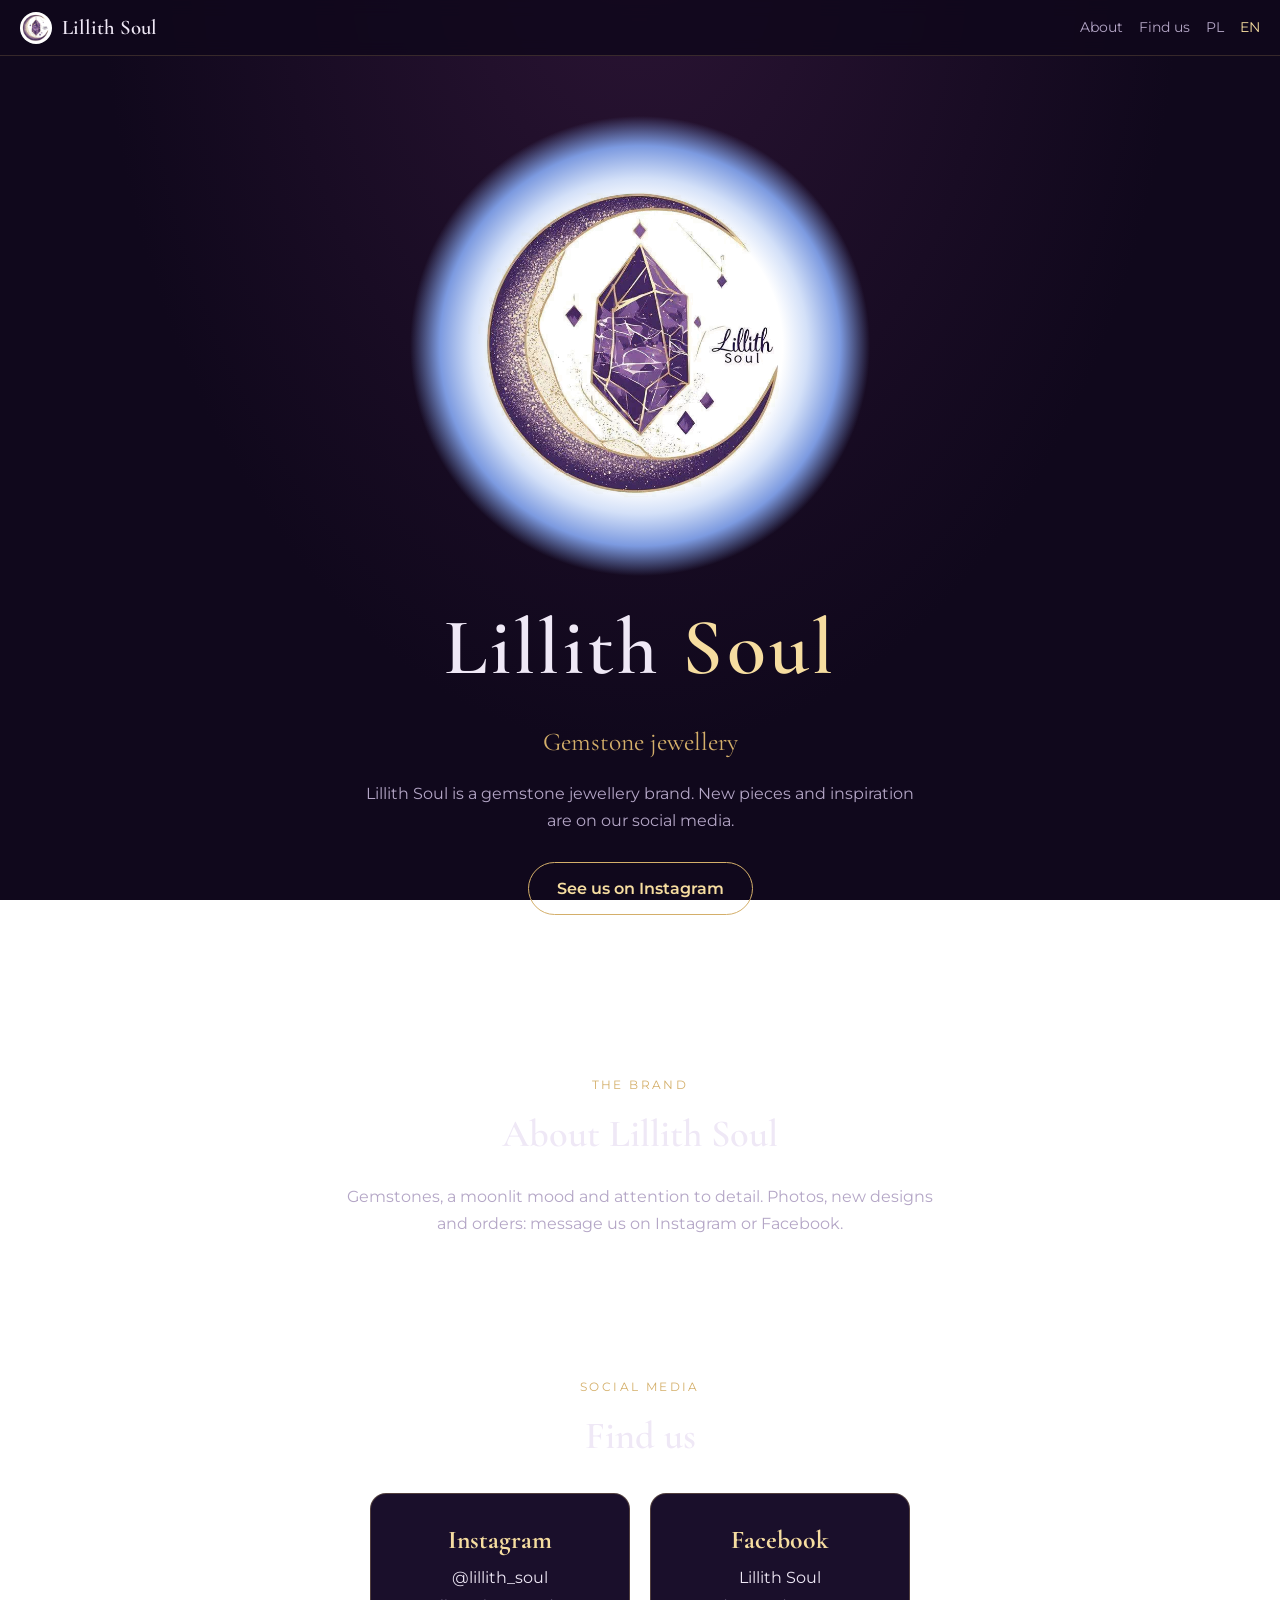
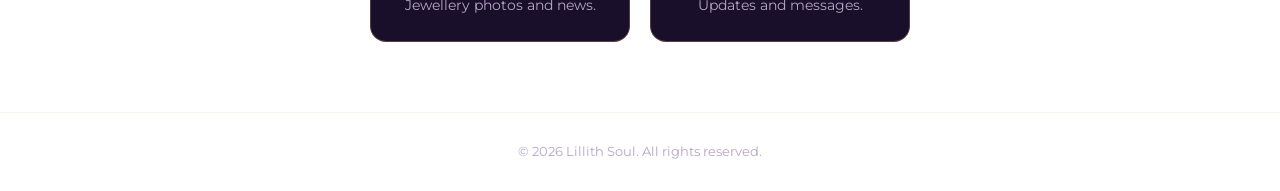
==== en/index.html @ 19dca798 "Publish site" ====
<!doctype html>
<html lang="en">
<head>
  <meta charset="utf-8">
  <meta name="viewport" content="width=device-width, initial-scale=1">
  <title>Lillith Soul: gemstone jewellery</title>
  <meta name="description" content="Lillith Soul is a gemstone jewellery brand. Find us on Instagram and Facebook.">
  <meta name="theme-color" content="#10081C">
  <link rel="icon" type="image/png" href="../images/favicon.png">
  <link rel="canonical" href="https://lillith-soul.github.io/en/">
  <link rel="alternate" hreflang="pl" href="https://lillith-soul.github.io/">
  <link rel="alternate" hreflang="en" href="https://lillith-soul.github.io/en/">
  <link rel="alternate" hreflang="x-default" href="https://lillith-soul.github.io/">
  <meta property="og:type" content="website">
  <meta property="og:url" content="https://lillith-soul.github.io/en/">
  <meta property="og:locale" content="en_US">
  <meta property="og:site_name" content="Lillith Soul">
  <meta property="og:title" content="Lillith Soul">
  <meta property="og:description" content="Gemstone jewellery.">
  <meta property="og:image" content="https://lillith-soul.github.io/images/emblem.png">
  <link rel="preconnect" href="https://fonts.googleapis.com">
  <link rel="preconnect" href="https://fonts.gstatic.com" crossorigin>
  <link href="https://fonts.googleapis.com/css2?family=Cormorant+Garamond:wght@500;600&family=Montserrat:wght@400;600&display=swap" rel="stylesheet">
  <link rel="stylesheet" href="../style.css">
</head>
<body>
  <nav class="nav" aria-label="Main">
    <a class="nav-brand" href="#top"><img src="../images/emblem.png" width="32" height="32" alt=""><span>Lillith Soul</span></a>
    <div class="nav-right">
      <a href="#about">About</a>
      <a href="#follow">Find us</a>
      <a href="../index.html" hreflang="pl" lang="pl">PL</a>
      <a href="index.html" hreflang="en" lang="en" aria-current="true">EN</a>
    </div>
  </nav>

  <header class="hero" id="top">
    <div class="emblem-glow"><img class="emblem" src="../images/emblem.png" width="720" height="720" alt="Lillith Soul logo: a purple crescent moon and an amethyst"></div>
    <h1>Lillith <span>Soul</span></h1>
    <p class="lead">Gemstone jewellery</p>
    <p class="intro">Lillith Soul is a gemstone jewellery brand. New pieces and inspiration are on our social media.</p>
    <a class="btn" href="https://www.instagram.com/lillith_soul" rel="noopener">See us on Instagram</a>
  </header>

  <section class="section" id="about">
    <p class="eyebrow">The brand</p>
    <h2>About Lillith Soul</h2>
    <p class="text">Gemstones, a moonlit mood and attention to detail. Photos, new designs and orders: message us on Instagram or Facebook.</p>
  </section>

  <section class="section alt" id="follow">
    <p class="eyebrow">Social media</p>
    <h2>Find us</h2>
    <div class="cards">
      <a class="card" href="https://www.instagram.com/lillith_soul" rel="noopener"><strong>Instagram</strong><span>@lillith_soul</span><em>Jewellery photos and news.</em></a>
      <a class="card" href="https://www.facebook.com/profile.php?id=61554640782838" rel="noopener"><strong>Facebook</strong><span>Lillith Soul</span><em>Updates and messages.</em></a>
    </div>
  </section>

  <footer class="footer"><p>&copy; 2026 Lillith Soul. All rights reserved.</p></footer>
</body>
</html>
---- style.css ----
:root{--bg:#10081c;--bg2:#1a0f2b;--gold:#d4af6a;--gold-l:#f6dda0;--text:#efe8f6;--muted:#b4a6c6}
*{box-sizing:border-box}html{scroll-behavior:smooth}
body{margin:0;background:radial-gradient(ellipse at 50% -10%,#2b1434 0,var(--bg) 60%) fixed;color:var(--text);font:400 16px/1.7 Montserrat,system-ui,sans-serif}
h1,h2{font-family:"Cormorant Garamond",Georgia,serif;font-weight:600;margin:0}
a{color:inherit;text-decoration:none}
.nav{position:sticky;top:0;z-index:5;display:flex;justify-content:space-between;align-items:center;gap:12px;padding:10px 20px;background:rgba(16,8,28,.85);backdrop-filter:blur(8px);border-bottom:1px solid rgba(212,175,106,.2)}
.nav-brand{display:flex;align-items:center;gap:10px;font-family:"Cormorant Garamond",serif;font-size:1.3rem;font-weight:600}
.nav-right{display:flex;align-items:center;gap:16px;font-size:.85rem;flex-wrap:wrap;justify-content:flex-end}
.nav-right a{color:var(--muted)}.nav-right a:hover,.nav-right a[aria-current]{color:var(--gold-l)}
.hero{text-align:center;padding:60px 20px 90px}
.emblem-glow{width:min(460px,92vw);aspect-ratio:1;margin:0 auto 4px;display:grid;place-items:center;background:radial-gradient(circle closest-side,#fff 0,#fff 62%,#d3e0f8 73%,#7c9ae0 87%,rgba(60,90,190,0) 100%)}
.emblem{width:80%;height:auto}
.nav-brand img{background:#fff;border-radius:50%}
.hero h1{font-size:clamp(2.8rem,9vw,5rem);margin:0 0 4px;letter-spacing:.04em}
.hero h1 span{color:var(--gold-l)}
.lead{font-family:"Cormorant Garamond",serif;font-size:1.6rem;color:var(--gold);margin:0 0 16px}
.intro{max-width:560px;margin:0 auto 28px;color:var(--muted)}
.btn{display:inline-block;padding:12px 28px;border-radius:999px;border:1px solid var(--gold);color:var(--gold-l);font-weight:600;transition:.2s}
.btn:hover{background:var(--gold);color:var(--bg)}
.section{padding:70px 20px;text-align:center}.alt{background:rgba(255,255,255,.03)}
.eyebrow{margin:0 0 6px;font-size:.75rem;letter-spacing:.2em;text-transform:uppercase;color:var(--gold)}
.section h2{font-size:2.4rem;margin-bottom:16px}
.text{max-width:620px;margin:0 auto;color:var(--muted)}
.cards{display:flex;gap:20px;justify-content:center;flex-wrap:wrap;margin-top:24px}
.card{display:flex;flex-direction:column;gap:2px;width:260px;padding:24px;border:1px solid rgba(212,175,106,.3);border-radius:16px;background:var(--bg2);transition:.2s}
.card:hover{transform:translateY(-4px);border-color:var(--gold)}
.card strong{font-family:"Cormorant Garamond",serif;font-size:1.6rem;color:var(--gold-l)}
.card em{font-style:normal;color:var(--muted);font-size:.9rem}
.footer{padding:28px 20px;text-align:center;color:var(--muted);font-size:.8rem;border-top:1px solid rgba(212,175,106,.15)}
.footer p{margin:0}
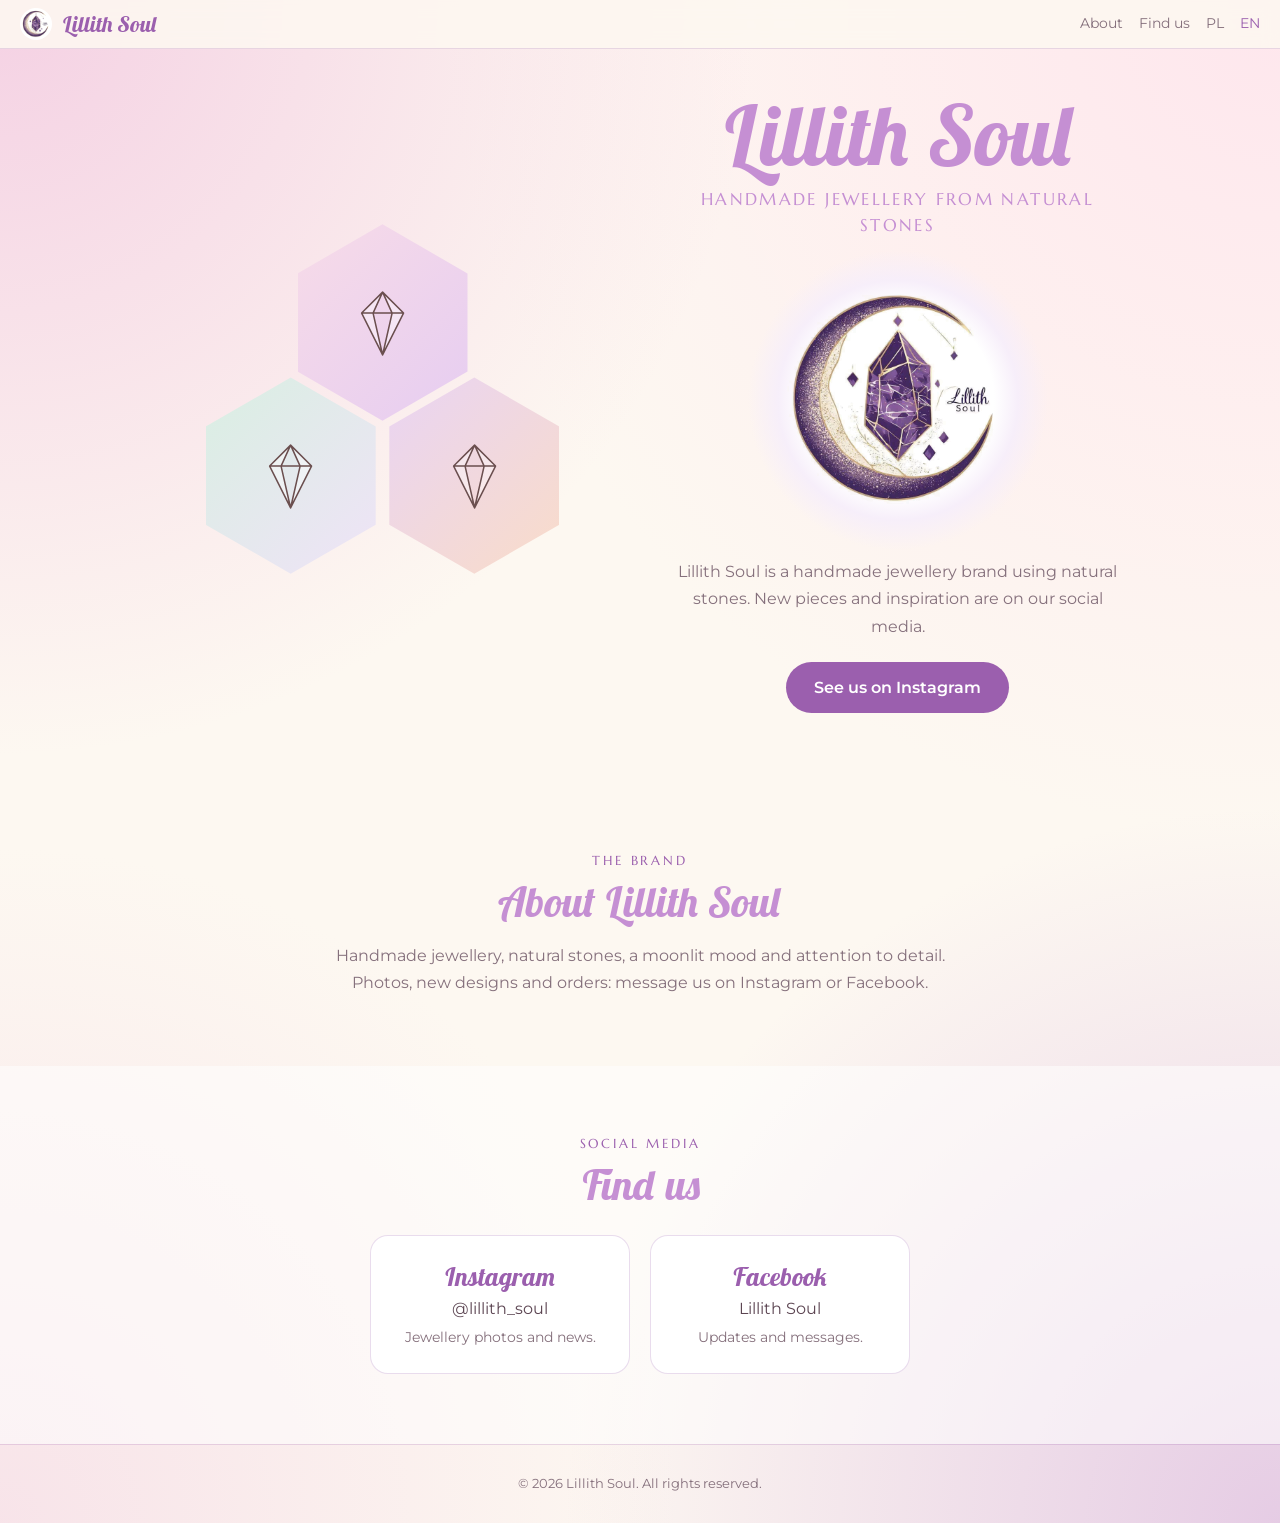
==== commit 8dce91ba: "Publish site: banner-inspired restyle" ====
--- a/en/index.html
+++ b/en/index.html
@@ -3,9 +3,9 @@
 <head>
   <meta charset="utf-8">
   <meta name="viewport" content="width=device-width, initial-scale=1">
-  <title>Lillith Soul: gemstone jewellery</title>
-  <meta name="description" content="Lillith Soul is a gemstone jewellery brand. Find us on Instagram and Facebook.">
-  <meta name="theme-color" content="#10081C">
+  <title>Lillith Soul: handmade jewellery from natural stones</title>
+  <meta name="description" content="Lillith Soul is a handmade jewellery brand using natural stones. Find us on Instagram and Facebook.">
+  <meta name="theme-color" content="#FDF8F1">
   <link rel="icon" type="image/png" href="../images/favicon.png">
   <link rel="canonical" href="https://lillith-soul.github.io/en/">
   <link rel="alternate" hreflang="pl" href="https://lillith-soul.github.io/">
@@ -16,11 +16,11 @@
   <meta property="og:locale" content="en_US">
   <meta property="og:site_name" content="Lillith Soul">
   <meta property="og:title" content="Lillith Soul">
-  <meta property="og:description" content="Gemstone jewellery.">
+  <meta property="og:description" content="Handmade jewellery from natural stones.">
   <meta property="og:image" content="https://lillith-soul.github.io/images/emblem.png">
   <link rel="preconnect" href="https://fonts.googleapis.com">
   <link rel="preconnect" href="https://fonts.gstatic.com" crossorigin>
-  <link href="https://fonts.googleapis.com/css2?family=Cormorant+Garamond:wght@500;600&family=Montserrat:wght@400;600&display=swap" rel="stylesheet">
+  <link href="https://fonts.googleapis.com/css2?family=Lobster+Two:ital,wght@1,700&family=Marcellus&family=Montserrat:wght@400;600&display=swap" rel="stylesheet">
   <link rel="stylesheet" href="../style.css">
 </head>
 <body>
@@ -35,17 +35,26 @@
   </nav>
 
   <header class="hero" id="top">
-    <div class="emblem-glow"><img class="emblem" src="../images/emblem.png" width="720" height="720" alt="Lillith Soul logo: a purple crescent moon and an amethyst"></div>
-    <h1>Lillith <span>Soul</span></h1>
-    <p class="lead">Gemstone jewellery</p>
-    <p class="intro">Lillith Soul is a gemstone jewellery brand. New pieces and inspiration are on our social media.</p>
-    <a class="btn" href="https://www.instagram.com/lillith_soul" rel="noopener">See us on Instagram</a>
+    <div class="hero-grid">
+      <div class="hexes" aria-hidden="true">
+        <div class="hex hx1"><svg viewBox="0 0 100 100"><path d="M50 18 72 40 50 84 28 40Z M28 40H72 M50 18 40 40 50 84 M50 18 60 40 50 84"/></svg></div>
+        <div class="hex hx2"><svg viewBox="0 0 100 100"><path d="M50 18 72 40 50 84 28 40Z M28 40H72 M50 18 40 40 50 84 M50 18 60 40 50 84"/></svg></div>
+        <div class="hex hx3"><svg viewBox="0 0 100 100"><path d="M50 18 72 40 50 84 28 40Z M28 40H72 M50 18 40 40 50 84 M50 18 60 40 50 84"/></svg></div>
+      </div>
+      <div class="hero-text">
+        <h1>Lillith Soul</h1>
+        <p class="lead">Handmade jewellery from natural stones</p>
+        <div class="emblem-glow"><img class="emblem" src="../images/emblem.png" width="720" height="720" alt="Lillith Soul logo: a purple crescent moon and an amethyst"></div>
+        <p class="intro">Lillith Soul is a handmade jewellery brand using natural stones. New pieces and inspiration are on our social media.</p>
+        <a class="btn" href="https://www.instagram.com/lillith_soul" rel="noopener">See us on Instagram</a>
+      </div>
+    </div>
   </header>
 
   <section class="section" id="about">
     <p class="eyebrow">The brand</p>
     <h2>About Lillith Soul</h2>
-    <p class="text">Gemstones, a moonlit mood and attention to detail. Photos, new designs and orders: message us on Instagram or Facebook.</p>
+    <p class="text">Handmade jewellery, natural stones, a moonlit mood and attention to detail. Photos, new designs and orders: message us on Instagram or Facebook.</p>
   </section>
 
   <section class="section alt" id="follow">
--- a/style.css
+++ b/style.css
@@ -1,30 +1,47 @@
-:root{--bg:#10081c;--bg2:#1a0f2b;--gold:#d4af6a;--gold-l:#f6dda0;--text:#efe8f6;--muted:#b4a6c6}
+:root{--cream:#fdf8f1;--ink:#5c4552;--muted:#85707c;--lilac:#c58fd3;--lilac-d:#9b5fae;--pink:#f4d6e4;--brown:#6b4f4f;--line:rgba(155,95,174,.22)}
 *{box-sizing:border-box}html{scroll-behavior:smooth}
-body{margin:0;background:radial-gradient(ellipse at 50% -10%,#2b1434 0,var(--bg) 60%) fixed;color:var(--text);font:400 16px/1.7 Montserrat,system-ui,sans-serif}
-h1,h2{font-family:"Cormorant Garamond",Georgia,serif;font-weight:600;margin:0}
+body{margin:0;color:var(--ink);font:400 16px/1.7 Montserrat,system-ui,sans-serif;background:
+  radial-gradient(circle at 0 0,rgba(236,170,214,.5),transparent 38%),
+  radial-gradient(circle at 100% 0,rgba(255,226,236,.8),transparent 42%),
+  radial-gradient(circle at 100% 100%,rgba(197,143,211,.42),transparent 36%),
+  radial-gradient(circle at 0 100%,rgba(244,214,228,.6),transparent 34%),var(--cream) fixed}
+h1,h2{margin:0;font-weight:400}
 a{color:inherit;text-decoration:none}
-.nav{position:sticky;top:0;z-index:5;display:flex;justify-content:space-between;align-items:center;gap:12px;padding:10px 20px;background:rgba(16,8,28,.85);backdrop-filter:blur(8px);border-bottom:1px solid rgba(212,175,106,.2)}
-.nav-brand{display:flex;align-items:center;gap:10px;font-family:"Cormorant Garamond",serif;font-size:1.3rem;font-weight:600}
+.nav{position:sticky;top:0;z-index:5;display:flex;justify-content:space-between;align-items:center;gap:12px;padding:8px 20px;background:rgba(253,248,241,.88);backdrop-filter:blur(8px);border-bottom:1px solid var(--line)}
+.nav-brand{display:flex;align-items:center;gap:10px;font:italic 700 1.4rem "Lobster Two",cursive;color:var(--lilac-d)}
+.nav-brand img{background:#fff;border-radius:50%}
 .nav-right{display:flex;align-items:center;gap:16px;font-size:.85rem;flex-wrap:wrap;justify-content:flex-end}
-.nav-right a{color:var(--muted)}.nav-right a:hover,.nav-right a[aria-current]{color:var(--gold-l)}
-.hero{text-align:center;padding:60px 20px 90px}
-.emblem-glow{width:min(460px,92vw);aspect-ratio:1;margin:0 auto 4px;display:grid;place-items:center;background:radial-gradient(circle closest-side,#fff 0,#fff 62%,#d3e0f8 73%,#7c9ae0 87%,rgba(60,90,190,0) 100%)}
-.emblem{width:80%;height:auto}
-.nav-brand img{background:#fff;border-radius:50%}
-.hero h1{font-size:clamp(2.8rem,9vw,5rem);margin:0 0 4px;letter-spacing:.04em}
-.hero h1 span{color:var(--gold-l)}
-.lead{font-family:"Cormorant Garamond",serif;font-size:1.6rem;color:var(--gold);margin:0 0 16px}
-.intro{max-width:560px;margin:0 auto 28px;color:var(--muted)}
-.btn{display:inline-block;padding:12px 28px;border-radius:999px;border:1px solid var(--gold);color:var(--gold-l);font-weight:600;transition:.2s}
-.btn:hover{background:var(--gold);color:var(--bg)}
-.section{padding:70px 20px;text-align:center}.alt{background:rgba(255,255,255,.03)}
-.eyebrow{margin:0 0 6px;font-size:.75rem;letter-spacing:.2em;text-transform:uppercase;color:var(--gold)}
-.section h2{font-size:2.4rem;margin-bottom:16px}
+.nav-right a{color:var(--muted)}.nav-right a:hover,.nav-right a[aria-current]{color:var(--lilac-d)}
+.hero{padding:40px 20px 70px}
+.hero-grid{max-width:1000px;margin:0 auto;display:grid;grid-template-columns:1fr 1fr;align-items:center;gap:30px}
+.hero-text{text-align:center}
+.hero h1{font:italic 700 clamp(3.2rem,8vw,5.2rem)/1.1 "Lobster Two",cursive;color:var(--lilac)}
+.lead{font:400 1.05rem/1.6 Marcellus,Georgia,serif;letter-spacing:.14em;text-transform:uppercase;color:var(--lilac);margin:6px auto 10px;max-width:420px}
+.emblem-glow{width:min(300px,80vw);aspect-ratio:1;margin:0 auto;display:grid;place-items:center;background:radial-gradient(circle closest-side,#fff 0,#fff 64%,rgba(246,238,251,.9) 80%,rgba(197,143,211,0) 100%)}
+.emblem{width:84%;height:auto}
+.intro{max-width:460px;margin:8px auto 22px;color:var(--muted)}
+.btn{display:inline-block;padding:12px 28px;border-radius:999px;background:var(--lilac-d);color:#fff;font-weight:600;transition:.2s}
+.btn:hover{background:var(--lilac)}
+/* hexagon cluster, echoing the Facebook banner (pointy-top hexagons, decorative) */
+.hexes{--w:170px;--h:calc(var(--w)*1.1547);position:relative;width:calc(var(--w)*2.08);height:calc(var(--h)*1.8);margin:0 auto}
+.hex{position:absolute;width:var(--w);height:var(--h);clip-path:polygon(50% 0,100% 25%,100% 75%,50% 100%,0 75%,0 25%);display:grid;place-items:center}
+.hex svg{width:56%;fill:rgba(255,255,255,.4);stroke:var(--brown);stroke-width:1.6;stroke-linejoin:round;fill-rule:evenodd}
+.hx1{left:calc(var(--w)*.54);top:0;background:linear-gradient(135deg,#f7dbe8,#e6cdf1)}
+.hx2{left:0;top:calc(var(--h)*.78);background:linear-gradient(135deg,#d9efe2,#efe3f7)}
+.hx3{left:calc(var(--w)*1.08);top:calc(var(--h)*.78);background:linear-gradient(135deg,#e9d4f3,#f9dcc9)}
+.section{padding:70px 20px;text-align:center}.alt{background:rgba(255,255,255,.55)}
+.eyebrow{margin:0 0 6px;font:400 .8rem Marcellus,serif;letter-spacing:.22em;text-transform:uppercase;color:var(--lilac-d)}
+.section h2{font:italic 700 2.6rem "Lobster Two",cursive;margin-bottom:14px;color:var(--lilac)}
 .text{max-width:620px;margin:0 auto;color:var(--muted)}
 .cards{display:flex;gap:20px;justify-content:center;flex-wrap:wrap;margin-top:24px}
-.card{display:flex;flex-direction:column;gap:2px;width:260px;padding:24px;border:1px solid rgba(212,175,106,.3);border-radius:16px;background:var(--bg2);transition:.2s}
-.card:hover{transform:translateY(-4px);border-color:var(--gold)}
-.card strong{font-family:"Cormorant Garamond",serif;font-size:1.6rem;color:var(--gold-l)}
+.card{display:flex;flex-direction:column;gap:2px;width:260px;padding:24px;border:1px solid var(--line);border-radius:18px;background:#fff;transition:.2s}
+.card:hover{transform:translateY(-4px);border-color:var(--lilac);box-shadow:0 10px 26px rgba(155,95,174,.15)}
+.card strong{font:italic 700 1.6rem "Lobster Two",cursive;color:var(--lilac-d)}
 .card em{font-style:normal;color:var(--muted);font-size:.9rem}
-.footer{padding:28px 20px;text-align:center;color:var(--muted);font-size:.8rem;border-top:1px solid rgba(212,175,106,.15)}
+.footer{padding:28px 20px;text-align:center;color:var(--muted);font-size:.8rem;border-top:1px solid var(--line)}
 .footer p{margin:0}
+@media (max-width:820px){
+  .hero-grid{grid-template-columns:1fr;gap:10px}
+  .hexes{--w:100px;order:2;margin-top:10px}
+  .hero-text{order:1}
+}
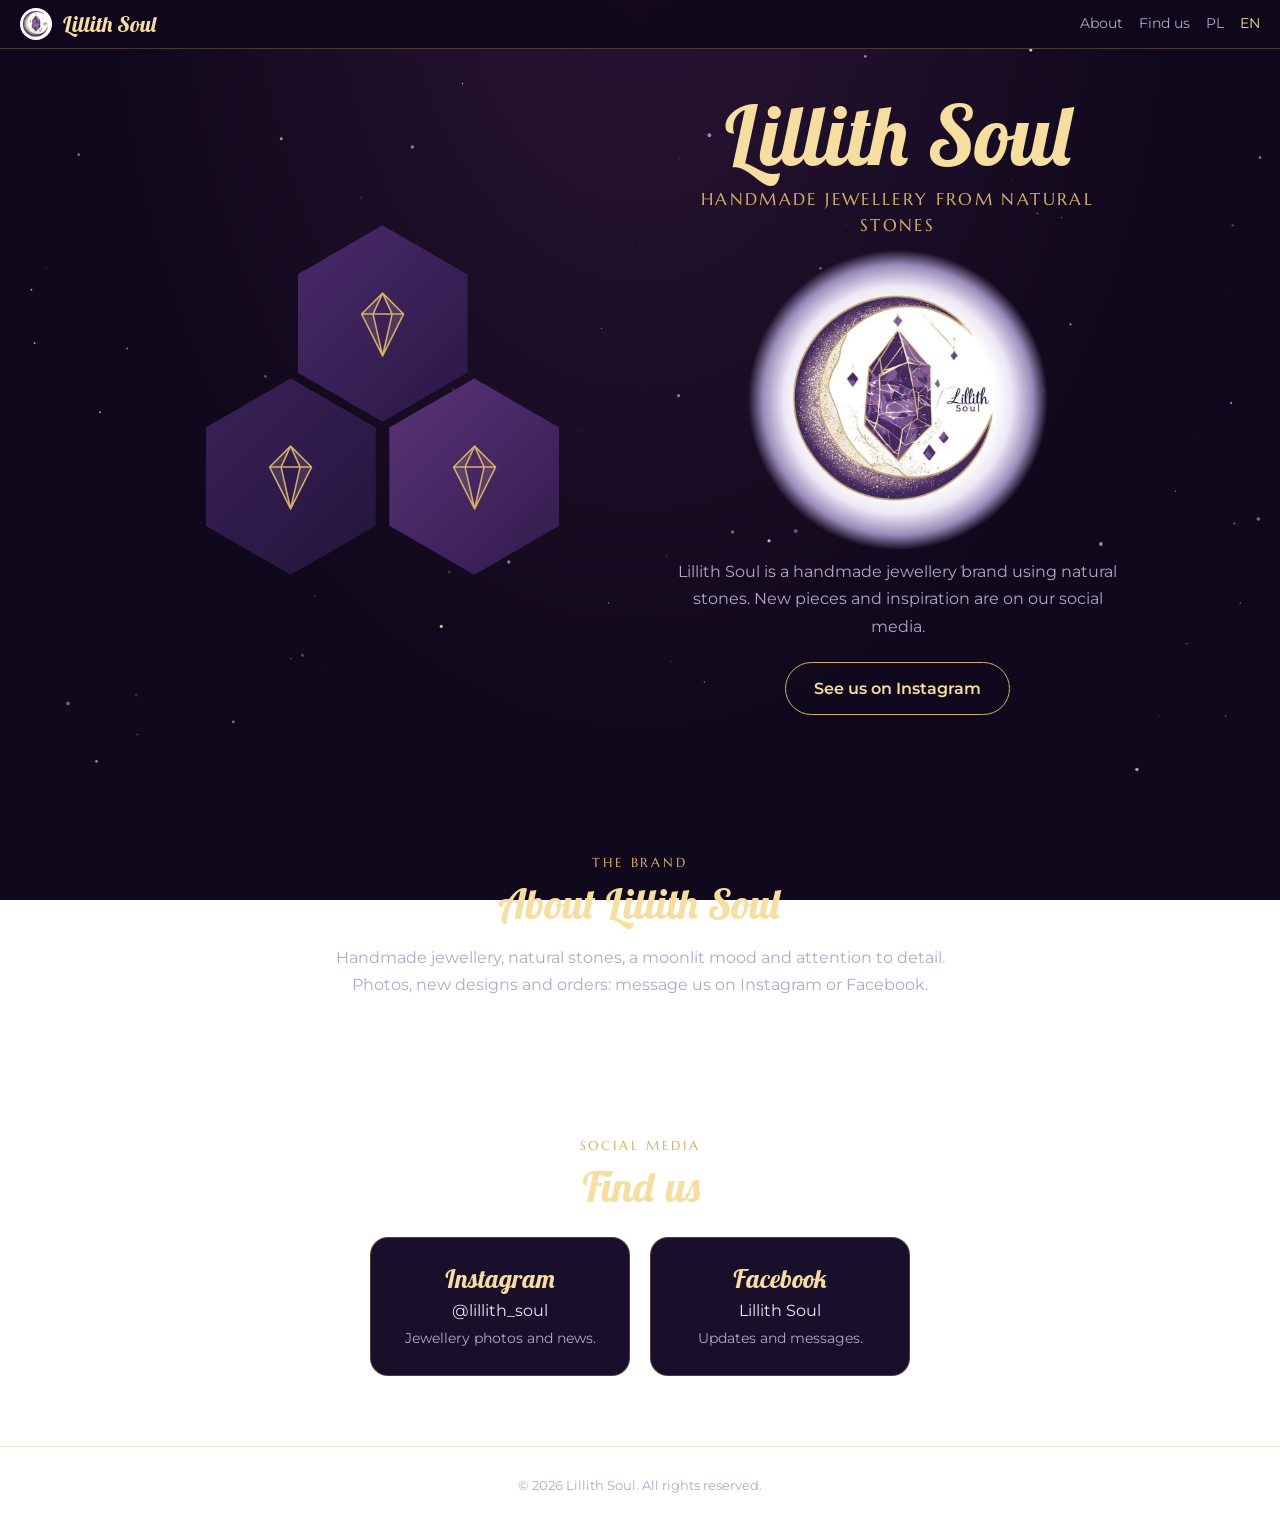
==== commit 53376821: "Publish site: interactive version" ====
--- a/en/index.html
+++ b/en/index.html
@@ -5,7 +5,7 @@
   <meta name="viewport" content="width=device-width, initial-scale=1">
   <title>Lillith Soul: handmade jewellery from natural stones</title>
   <meta name="description" content="Lillith Soul is a handmade jewellery brand using natural stones. Find us on Instagram and Facebook.">
-  <meta name="theme-color" content="#FDF8F1">
+  <meta name="theme-color" content="#10081C">
   <link rel="icon" type="image/png" href="../images/favicon.png">
   <link rel="canonical" href="https://lillith-soul.github.io/en/">
   <link rel="alternate" hreflang="pl" href="https://lillith-soul.github.io/">
@@ -22,11 +22,16 @@
   <link rel="preconnect" href="https://fonts.gstatic.com" crossorigin>
   <link href="https://fonts.googleapis.com/css2?family=Lobster+Two:ital,wght@1,700&family=Marcellus&family=Montserrat:wght@400;600&display=swap" rel="stylesheet">
   <link rel="stylesheet" href="../style.css">
+  <script>document.documentElement.classList.add('js')</script>
+  <script src="../script.js" defer></script>
 </head>
 <body>
+  <div class="progress" aria-hidden="true"></div>
+
   <nav class="nav" aria-label="Main">
     <a class="nav-brand" href="#top"><img src="../images/emblem.png" width="32" height="32" alt=""><span>Lillith Soul</span></a>
     <div class="nav-right">
+
       <a href="#about">About</a>
       <a href="#follow">Find us</a>
       <a href="../index.html" hreflang="pl" lang="pl">PL</a>
@@ -35,37 +40,40 @@
   </nav>
 
   <header class="hero" id="top">
+    <canvas class="hero-sky" aria-hidden="true"></canvas>
     <div class="hero-grid">
       <div class="hexes" aria-hidden="true">
-        <div class="hex hx1"><svg viewBox="0 0 100 100"><path d="M50 18 72 40 50 84 28 40Z M28 40H72 M50 18 40 40 50 84 M50 18 60 40 50 84"/></svg></div>
-        <div class="hex hx2"><svg viewBox="0 0 100 100"><path d="M50 18 72 40 50 84 28 40Z M28 40H72 M50 18 40 40 50 84 M50 18 60 40 50 84"/></svg></div>
-        <div class="hex hx3"><svg viewBox="0 0 100 100"><path d="M50 18 72 40 50 84 28 40Z M28 40H72 M50 18 40 40 50 84 M50 18 60 40 50 84"/></svg></div>
+        <div class="hex hx1" data-parallax="22"><svg viewBox="0 0 100 100"><path d="M50 18 72 40 50 84 28 40Z M28 40H72 M50 18 40 40 50 84 M50 18 60 40 50 84"/></svg></div>
+        <div class="hex hx2" data-parallax="32"><svg viewBox="0 0 100 100"><path d="M50 18 72 40 50 84 28 40Z M28 40H72 M50 18 40 40 50 84 M50 18 60 40 50 84"/></svg></div>
+        <div class="hex hx3" data-parallax="14"><svg viewBox="0 0 100 100"><path d="M50 18 72 40 50 84 28 40Z M28 40H72 M50 18 40 40 50 84 M50 18 60 40 50 84"/></svg></div>
       </div>
       <div class="hero-text">
-        <h1>Lillith Soul</h1>
-        <p class="lead">Handmade jewellery from natural stones</p>
-        <div class="emblem-glow"><img class="emblem" src="../images/emblem.png" width="720" height="720" alt="Lillith Soul logo: a purple crescent moon and an amethyst"></div>
-        <p class="intro">Lillith Soul is a handmade jewellery brand using natural stones. New pieces and inspiration are on our social media.</p>
-        <a class="btn" href="https://www.instagram.com/lillith_soul" rel="noopener">See us on Instagram</a>
+        <h1 class="reveal">Lillith Soul</h1>
+        <p class="lead reveal">Handmade jewellery from natural stones</p>
+        <div class="emblem-glow" data-parallax="16"><img class="emblem" src="../images/emblem.png" width="720" height="720" alt="Lillith Soul logo: a purple crescent moon and an amethyst"></div>
+        <p class="intro reveal">Lillith Soul is a handmade jewellery brand using natural stones. New pieces and inspiration are on our social media.</p>
+        <a class="btn reveal" href="https://www.instagram.com/lillith_soul" rel="noopener">See us on Instagram</a>
       </div>
     </div>
   </header>
 
   <section class="section" id="about">
-    <p class="eyebrow">The brand</p>
-    <h2>About Lillith Soul</h2>
-    <p class="text">Handmade jewellery, natural stones, a moonlit mood and attention to detail. Photos, new designs and orders: message us on Instagram or Facebook.</p>
+    <p class="eyebrow reveal">The brand</p>
+    <h2 class="reveal">About Lillith Soul</h2>
+    <p class="text reveal">Handmade jewellery, natural stones, a moonlit mood and attention to detail. Photos, new designs and orders: message us on Instagram or Facebook.</p>
   </section>
 
   <section class="section alt" id="follow">
-    <p class="eyebrow">Social media</p>
-    <h2>Find us</h2>
+    <p class="eyebrow reveal">Social media</p>
+    <h2 class="reveal">Find us</h2>
     <div class="cards">
-      <a class="card" href="https://www.instagram.com/lillith_soul" rel="noopener"><strong>Instagram</strong><span>@lillith_soul</span><em>Jewellery photos and news.</em></a>
-      <a class="card" href="https://www.facebook.com/profile.php?id=61554640782838" rel="noopener"><strong>Facebook</strong><span>Lillith Soul</span><em>Updates and messages.</em></a>
+      <a class="card reveal" href="https://www.instagram.com/lillith_soul" rel="noopener"><strong>Instagram</strong><span>@lillith_soul</span><em>Jewellery photos and news.</em></a>
+      <a class="card reveal" href="https://www.facebook.com/profile.php?id=61554640782838" rel="noopener"><strong>Facebook</strong><span>Lillith Soul</span><em>Updates and messages.</em></a>
     </div>
   </section>
 
   <footer class="footer"><p>&copy; 2026 Lillith Soul. All rights reserved.</p></footer>
+
+  <dialog class="lightbox"><button type="button" class="lightbox-close" aria-label="Close">&times;</button><img alt=""></dialog>
 </body>
 </html>
--- a/style.css
+++ b/style.css
@@ -1,45 +1,75 @@
-:root{--cream:#fdf8f1;--ink:#5c4552;--muted:#85707c;--lilac:#c58fd3;--lilac-d:#9b5fae;--pink:#f4d6e4;--brown:#6b4f4f;--line:rgba(155,95,174,.22)}
+:root{--bg:#10081c;--bg2:#1a0f2b;--gold:#d4af6a;--gold-l:#f6dda0;--text:#efe8f6;--muted:#b4a6c6;--line:rgba(212,175,106,.3)}
 *{box-sizing:border-box}html{scroll-behavior:smooth}
-body{margin:0;color:var(--ink);font:400 16px/1.7 Montserrat,system-ui,sans-serif;background:
-  radial-gradient(circle at 0 0,rgba(236,170,214,.5),transparent 38%),
-  radial-gradient(circle at 100% 0,rgba(255,226,236,.8),transparent 42%),
-  radial-gradient(circle at 100% 100%,rgba(197,143,211,.42),transparent 36%),
-  radial-gradient(circle at 0 100%,rgba(244,214,228,.6),transparent 34%),var(--cream) fixed}
+body{margin:0;color:var(--text);font:400 16px/1.7 Montserrat,system-ui,sans-serif;background:radial-gradient(ellipse at 50% -10%,#2b1434 0,var(--bg) 60%) fixed}
 h1,h2{margin:0;font-weight:400}
 a{color:inherit;text-decoration:none}
-.nav{position:sticky;top:0;z-index:5;display:flex;justify-content:space-between;align-items:center;gap:12px;padding:8px 20px;background:rgba(253,248,241,.88);backdrop-filter:blur(8px);border-bottom:1px solid var(--line)}
-.nav-brand{display:flex;align-items:center;gap:10px;font:italic 700 1.4rem "Lobster Two",cursive;color:var(--lilac-d)}
+.nav{position:sticky;top:0;z-index:5;display:flex;justify-content:space-between;align-items:center;gap:12px;padding:8px 20px;background:rgba(16,8,28,.85);backdrop-filter:blur(8px);border-bottom:1px solid var(--line)}
+.nav-brand{display:flex;align-items:center;gap:10px;font:italic 700 1.4rem "Lobster Two",cursive;color:var(--gold-l)}
 .nav-brand img{background:#fff;border-radius:50%}
 .nav-right{display:flex;align-items:center;gap:16px;font-size:.85rem;flex-wrap:wrap;justify-content:flex-end}
-.nav-right a{color:var(--muted)}.nav-right a:hover,.nav-right a[aria-current]{color:var(--lilac-d)}
+.nav-right a{color:var(--muted)}.nav-right a:hover,.nav-right a[aria-current]{color:var(--gold-l)}
 .hero{padding:40px 20px 70px}
 .hero-grid{max-width:1000px;margin:0 auto;display:grid;grid-template-columns:1fr 1fr;align-items:center;gap:30px}
 .hero-text{text-align:center}
-.hero h1{font:italic 700 clamp(3.2rem,8vw,5.2rem)/1.1 "Lobster Two",cursive;color:var(--lilac)}
-.lead{font:400 1.05rem/1.6 Marcellus,Georgia,serif;letter-spacing:.14em;text-transform:uppercase;color:var(--lilac);margin:6px auto 10px;max-width:420px}
-.emblem-glow{width:min(300px,80vw);aspect-ratio:1;margin:0 auto;display:grid;place-items:center;background:radial-gradient(circle closest-side,#fff 0,#fff 64%,rgba(246,238,251,.9) 80%,rgba(197,143,211,0) 100%)}
+.hero h1{font:italic 700 clamp(3.2rem,8vw,5.2rem)/1.1 "Lobster Two",cursive;color:var(--gold-l)}
+.lead{font:400 1.05rem/1.6 Marcellus,Georgia,serif;letter-spacing:.14em;text-transform:uppercase;color:var(--gold);margin:6px auto 10px;max-width:420px}
+.emblem-glow{width:min(300px,80vw);aspect-ratio:1;margin:0 auto;display:grid;place-items:center;background:radial-gradient(circle closest-side,#fff 0,#fff 64%,#ece7f5 76%,#9a8cba 90%,rgba(90,70,140,0) 100%)}
 .emblem{width:84%;height:auto}
 .intro{max-width:460px;margin:8px auto 22px;color:var(--muted)}
-.btn{display:inline-block;padding:12px 28px;border-radius:999px;background:var(--lilac-d);color:#fff;font-weight:600;transition:.2s}
-.btn:hover{background:var(--lilac)}
+.btn{display:inline-block;padding:12px 28px;border-radius:999px;border:1px solid var(--gold);color:var(--gold-l);font-weight:600;transition:.2s}
+.btn:hover{background:var(--gold);color:var(--bg)}
 /* hexagon cluster, echoing the Facebook banner (pointy-top hexagons, decorative) */
 .hexes{--w:170px;--h:calc(var(--w)*1.1547);position:relative;width:calc(var(--w)*2.08);height:calc(var(--h)*1.8);margin:0 auto}
 .hex{position:absolute;width:var(--w);height:var(--h);clip-path:polygon(50% 0,100% 25%,100% 75%,50% 100%,0 75%,0 25%);display:grid;place-items:center}
-.hex svg{width:56%;fill:rgba(255,255,255,.4);stroke:var(--brown);stroke-width:1.6;stroke-linejoin:round;fill-rule:evenodd}
-.hx1{left:calc(var(--w)*.54);top:0;background:linear-gradient(135deg,#f7dbe8,#e6cdf1)}
-.hx2{left:0;top:calc(var(--h)*.78);background:linear-gradient(135deg,#d9efe2,#efe3f7)}
-.hx3{left:calc(var(--w)*1.08);top:calc(var(--h)*.78);background:linear-gradient(135deg,#e9d4f3,#f9dcc9)}
-.section{padding:70px 20px;text-align:center}.alt{background:rgba(255,255,255,.55)}
-.eyebrow{margin:0 0 6px;font:400 .8rem Marcellus,serif;letter-spacing:.22em;text-transform:uppercase;color:var(--lilac-d)}
-.section h2{font:italic 700 2.6rem "Lobster Two",cursive;margin-bottom:14px;color:var(--lilac)}
+.hex svg{width:56%;fill:rgba(246,221,160,.12);stroke:var(--gold);stroke-width:1.6;stroke-linejoin:round;fill-rule:evenodd}
+.hx1{left:calc(var(--w)*.54);top:0;background:linear-gradient(135deg,#4a2a6a,#2b1744)}
+.hx2{left:0;top:calc(var(--h)*.78);background:linear-gradient(135deg,#3a2258,#24143c)}
+.hx3{left:calc(var(--w)*1.08);top:calc(var(--h)*.78);background:linear-gradient(135deg,#5a3478,#321a4c)}
+.section{padding:70px 20px;text-align:center}.alt{background:rgba(255,255,255,.04)}
+.eyebrow{margin:0 0 6px;font:400 .8rem Marcellus,serif;letter-spacing:.22em;text-transform:uppercase;color:var(--gold)}
+.section h2{font:italic 700 2.6rem "Lobster Two",cursive;margin-bottom:14px;color:var(--gold-l)}
 .text{max-width:620px;margin:0 auto;color:var(--muted)}
 .cards{display:flex;gap:20px;justify-content:center;flex-wrap:wrap;margin-top:24px}
-.card{display:flex;flex-direction:column;gap:2px;width:260px;padding:24px;border:1px solid var(--line);border-radius:18px;background:#fff;transition:.2s}
-.card:hover{transform:translateY(-4px);border-color:var(--lilac);box-shadow:0 10px 26px rgba(155,95,174,.15)}
-.card strong{font:italic 700 1.6rem "Lobster Two",cursive;color:var(--lilac-d)}
+.card{display:flex;flex-direction:column;gap:2px;width:260px;padding:24px;border:1px solid var(--line);border-radius:18px;background:var(--bg2);transition:.2s}
+.card:hover{border-color:var(--gold);box-shadow:0 10px 30px rgba(0,0,0,.35),0 0 24px rgba(212,175,106,.12)}
+.card strong{font:italic 700 1.6rem "Lobster Two",cursive;color:var(--gold-l)}
 .card em{font-style:normal;color:var(--muted);font-size:.9rem}
 .footer{padding:28px 20px;text-align:center;color:var(--muted);font-size:.8rem;border-top:1px solid var(--line)}
 .footer p{margin:0}
+/* interactivity */
+.progress{position:fixed;top:0;left:0;right:0;height:3px;z-index:20;background:linear-gradient(90deg,var(--gold),var(--gold-l));transform:scaleX(0);transform-origin:left}
+.nav.is-scrolled{box-shadow:0 6px 24px rgba(0,0,0,.4)}
+.nav-right a.is-current{color:var(--gold-l)}
+.hero{position:relative;overflow:hidden}
+.hero-sky{position:absolute;inset:0;width:100%;height:100%;pointer-events:none}
+.hero-grid{position:relative;z-index:1}
+.js .reveal{opacity:0;translate:0 24px;transition:opacity .7s var(--d,0s),translate .7s var(--d,0s)}
+.js .reveal.is-in{opacity:1;translate:0 0}
+.hex{animation:hexfloat 7s ease-in-out infinite;transition:filter .3s}
+.hx2{animation-delay:-2.3s}.hx3{animation-delay:-4.6s}
+.hex:hover{filter:brightness(1.25)}
+@keyframes hexfloat{50%{transform:translateY(-8px)}}
+.card{position:relative;overflow:hidden;transform:perspective(900px) rotateX(var(--rx,0deg)) rotateY(var(--ry,0deg));transition:transform .15s ease-out,border-color .2s,box-shadow .2s}
+.card::after{content:"";position:absolute;inset:0;pointer-events:none;opacity:0;transition:opacity .25s;background:radial-gradient(circle at var(--mx,50%) var(--my,50%),rgba(246,221,160,.16),transparent 55%)}
+.card:hover::after{opacity:1}
+.is-hidden{display:none!important}
+.filters{display:flex;gap:10px;justify-content:center;flex-wrap:wrap;margin:6px 0 8px}
+.chip{font:600 .85rem Montserrat,sans-serif;padding:8px 18px;border-radius:999px;border:1px solid var(--line);background:transparent;color:var(--muted);cursor:pointer;transition:.2s}
+.chip:hover{border-color:var(--gold);color:var(--gold-l)}
+.chip.is-active{background:var(--gold);border-color:var(--gold);color:var(--bg)}
+.grid{max-width:1000px;margin:24px auto 0;display:grid;grid-template-columns:repeat(auto-fit,minmax(260px,300px));justify-content:center;gap:22px;text-align:left}
+.grid .card{width:auto;gap:10px}
+.grid .card h3{margin:0;font:italic 700 1.5rem "Lobster Two",cursive;color:var(--gold-l)}
+.grid .card p{margin:0;color:var(--muted);font-size:.92rem}
+.grid .btn{align-self:flex-start;margin-top:auto;padding:9px 20px;font-size:.85rem}
+.card-media{display:block;width:100%;padding:0;border:0;background:none;border-radius:12px;overflow:hidden;cursor:zoom-in}
+.card-media img{display:block;width:100%;aspect-ratio:1;object-fit:cover;transition:transform .5s}
+.card:hover .card-media img{transform:scale(1.05)}
+.lightbox{border:0;padding:0;background:transparent;max-width:min(92vw,900px);max-height:92vh;overflow:visible}
+.lightbox::backdrop{background:rgba(10,4,20,.88)}
+.lightbox img{display:block;max-width:100%;max-height:88vh;border-radius:12px;margin:auto}
+.lightbox-close{position:absolute;top:-14px;right:-14px;width:36px;height:36px;border-radius:50%;border:1px solid var(--gold);background:var(--bg);color:var(--gold-l);font-size:1.3rem;line-height:1;cursor:pointer}
+@media (prefers-reduced-motion:reduce){.hex{animation:none}.card{transition:none}.js .reveal{opacity:1;translate:none;transition:none}}
 @media (max-width:820px){
   .hero-grid{grid-template-columns:1fr;gap:10px}
   .hexes{--w:100px;order:2;margin-top:10px}
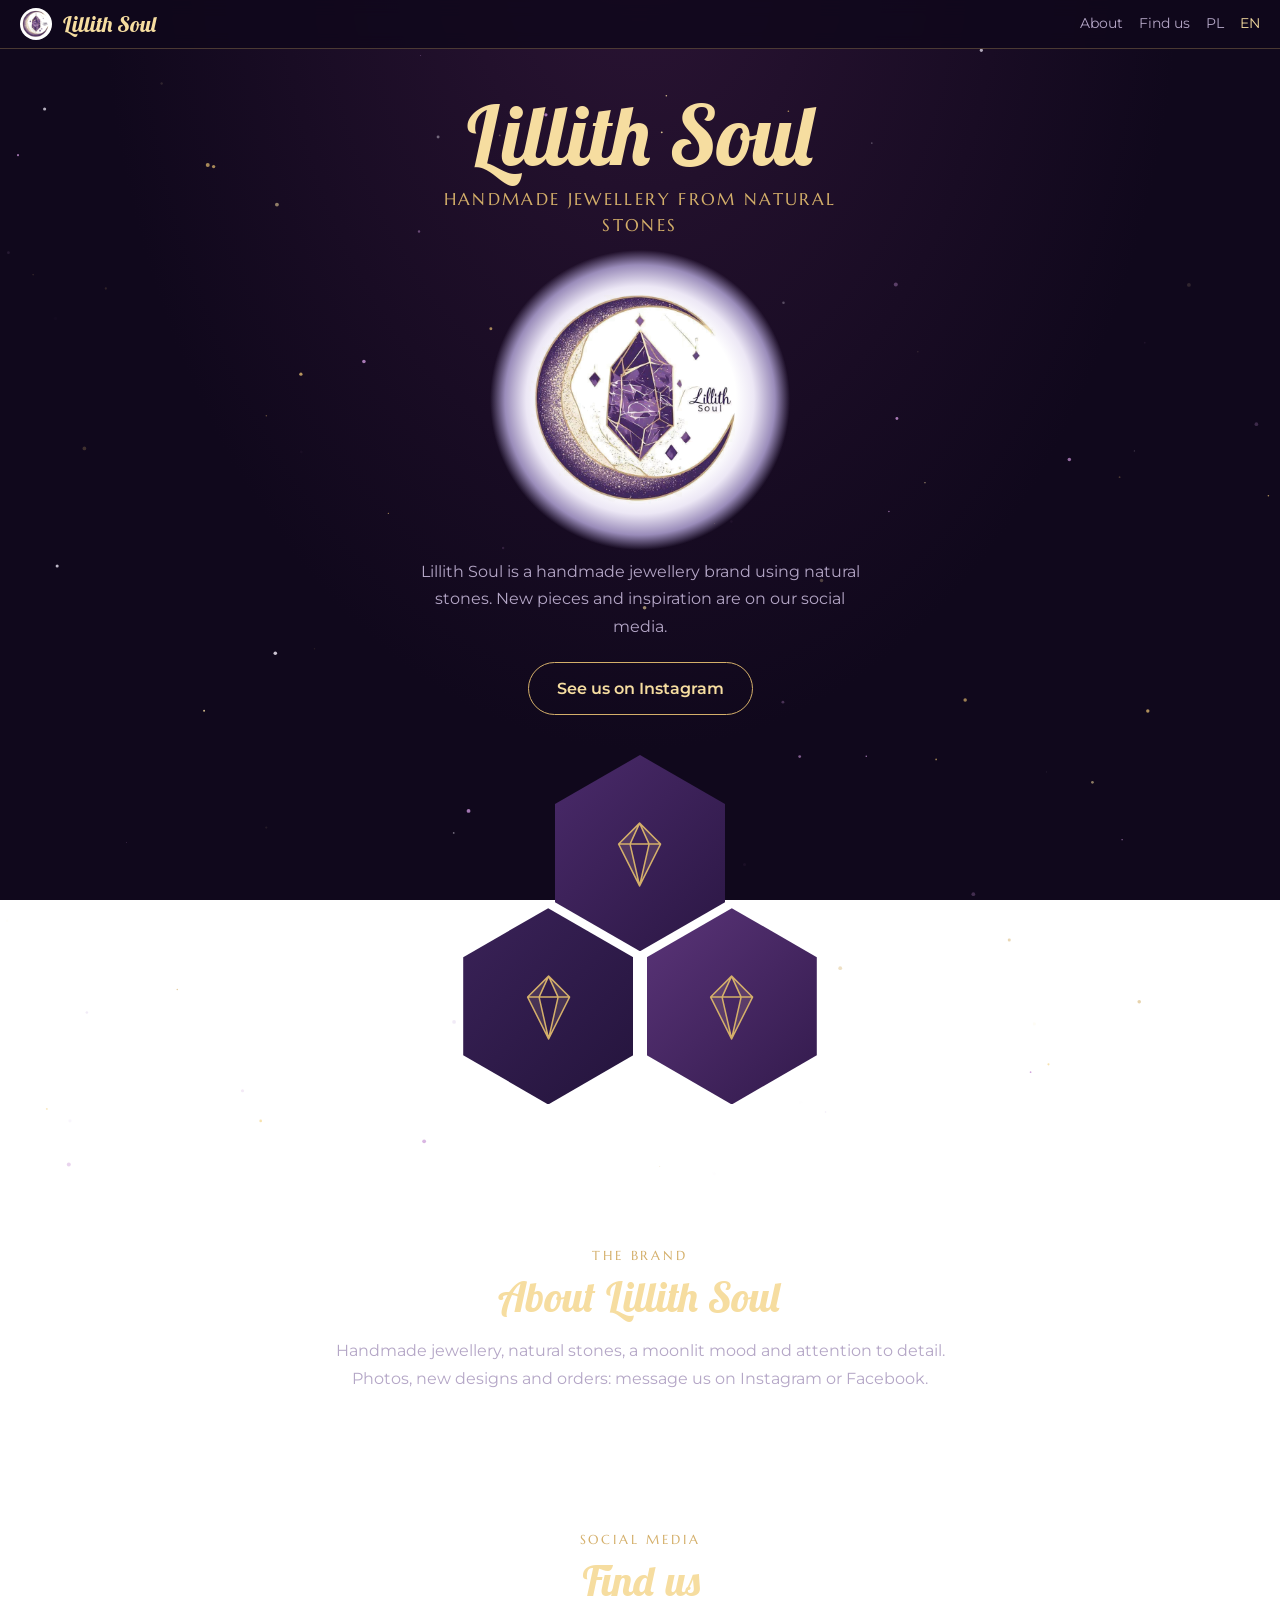
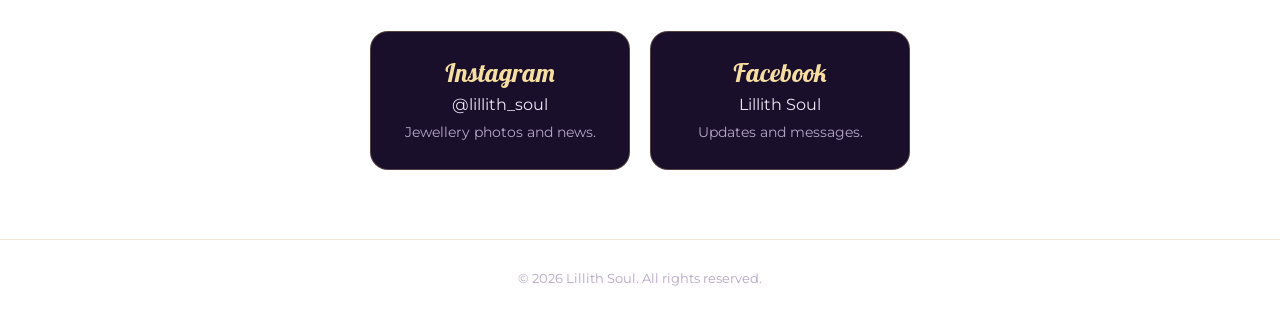
==== commit 66195ac8: "Publish site: hexagons below logo" ====
--- a/en/index.html
+++ b/en/index.html
@@ -42,17 +42,17 @@
   <header class="hero" id="top">
     <canvas class="hero-sky" aria-hidden="true"></canvas>
     <div class="hero-grid">
-      <div class="hexes" aria-hidden="true">
-        <div class="hex hx1" data-parallax="22"><svg viewBox="0 0 100 100"><path d="M50 18 72 40 50 84 28 40Z M28 40H72 M50 18 40 40 50 84 M50 18 60 40 50 84"/></svg></div>
-        <div class="hex hx2" data-parallax="32"><svg viewBox="0 0 100 100"><path d="M50 18 72 40 50 84 28 40Z M28 40H72 M50 18 40 40 50 84 M50 18 60 40 50 84"/></svg></div>
-        <div class="hex hx3" data-parallax="14"><svg viewBox="0 0 100 100"><path d="M50 18 72 40 50 84 28 40Z M28 40H72 M50 18 40 40 50 84 M50 18 60 40 50 84"/></svg></div>
-      </div>
       <div class="hero-text">
         <h1 class="reveal">Lillith Soul</h1>
         <p class="lead reveal">Handmade jewellery from natural stones</p>
         <div class="emblem-glow" data-parallax="16"><img class="emblem" src="../images/emblem.png" width="720" height="720" alt="Lillith Soul logo: a purple crescent moon and an amethyst"></div>
         <p class="intro reveal">Lillith Soul is a handmade jewellery brand using natural stones. New pieces and inspiration are on our social media.</p>
         <a class="btn reveal" href="https://www.instagram.com/lillith_soul" rel="noopener">See us on Instagram</a>
+      </div>
+      <div class="hexes" aria-hidden="true">
+        <div class="hex hx1" data-parallax="22"><svg viewBox="0 0 100 100"><path d="M50 18 72 40 50 84 28 40Z M28 40H72 M50 18 40 40 50 84 M50 18 60 40 50 84"/></svg></div>
+        <div class="hex hx2" data-parallax="32"><svg viewBox="0 0 100 100"><path d="M50 18 72 40 50 84 28 40Z M28 40H72 M50 18 40 40 50 84 M50 18 60 40 50 84"/></svg></div>
+        <div class="hex hx3" data-parallax="14"><svg viewBox="0 0 100 100"><path d="M50 18 72 40 50 84 28 40Z M28 40H72 M50 18 40 40 50 84 M50 18 60 40 50 84"/></svg></div>
       </div>
     </div>
   </header>
--- a/style.css
+++ b/style.css
@@ -9,7 +9,7 @@
 .nav-right{display:flex;align-items:center;gap:16px;font-size:.85rem;flex-wrap:wrap;justify-content:flex-end}
 .nav-right a{color:var(--muted)}.nav-right a:hover,.nav-right a[aria-current]{color:var(--gold-l)}
 .hero{padding:40px 20px 70px}
-.hero-grid{max-width:1000px;margin:0 auto;display:grid;grid-template-columns:1fr 1fr;align-items:center;gap:30px}
+.hero-grid{max-width:1000px;margin:0 auto;display:grid;grid-template-columns:1fr;justify-items:center;gap:40px}
 .hero-text{text-align:center}
 .hero h1{font:italic 700 clamp(3.2rem,8vw,5.2rem)/1.1 "Lobster Two",cursive;color:var(--gold-l)}
 .lead{font:400 1.05rem/1.6 Marcellus,Georgia,serif;letter-spacing:.14em;text-transform:uppercase;color:var(--gold);margin:6px auto 10px;max-width:420px}
@@ -71,7 +71,6 @@
 .lightbox-close{position:absolute;top:-14px;right:-14px;width:36px;height:36px;border-radius:50%;border:1px solid var(--gold);background:var(--bg);color:var(--gold-l);font-size:1.3rem;line-height:1;cursor:pointer}
 @media (prefers-reduced-motion:reduce){.hex{animation:none}.card{transition:none}.js .reveal{opacity:1;translate:none;transition:none}}
 @media (max-width:820px){
-  .hero-grid{grid-template-columns:1fr;gap:10px}
-  .hexes{--w:100px;order:2;margin-top:10px}
-  .hero-text{order:1}
+  .hero-grid{gap:24px}
+  .hexes{--w:100px}
 }
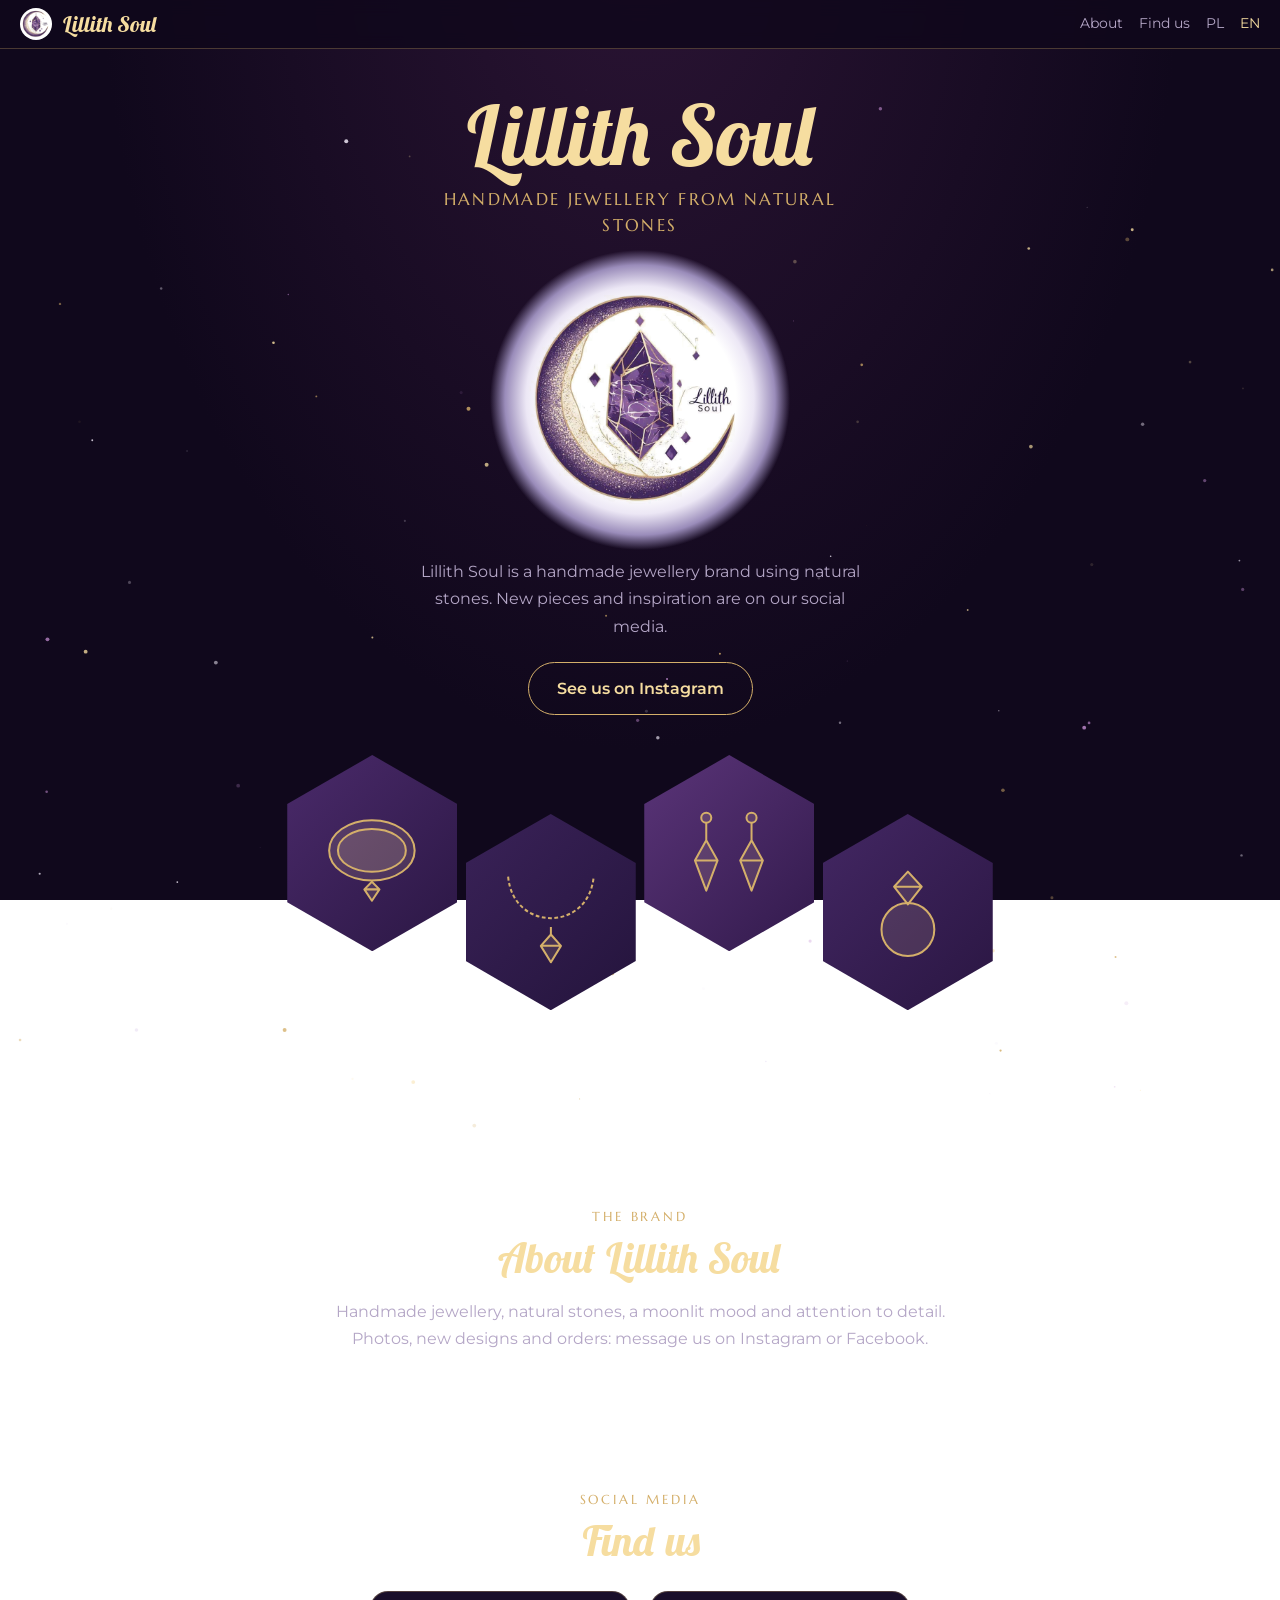
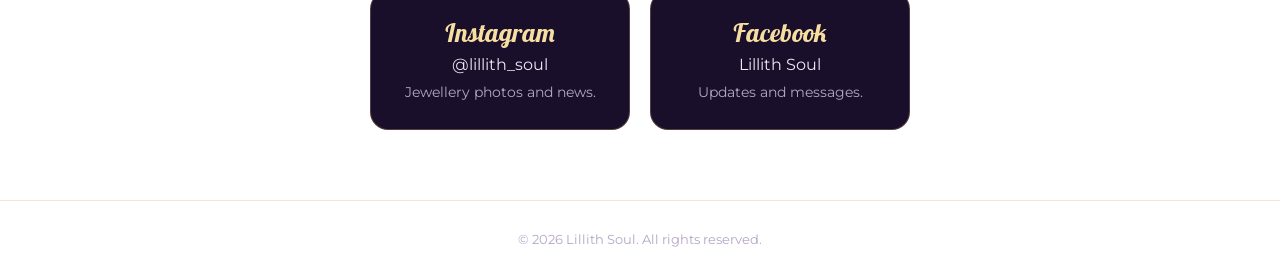
==== commit e18ed693: "Publish site: jewellery icons" ====
--- a/en/index.html
+++ b/en/index.html
@@ -50,9 +50,10 @@
         <a class="btn reveal" href="https://www.instagram.com/lillith_soul" rel="noopener">See us on Instagram</a>
       </div>
       <div class="hexes" aria-hidden="true">
-        <div class="hex hx1" data-parallax="22"><svg viewBox="0 0 100 100"><path d="M50 18 72 40 50 84 28 40Z M28 40H72 M50 18 40 40 50 84 M50 18 60 40 50 84"/></svg></div>
-        <div class="hex hx2" data-parallax="32"><svg viewBox="0 0 100 100"><path d="M50 18 72 40 50 84 28 40Z M28 40H72 M50 18 40 40 50 84 M50 18 60 40 50 84"/></svg></div>
-        <div class="hex hx3" data-parallax="14"><svg viewBox="0 0 100 100"><path d="M50 18 72 40 50 84 28 40Z M28 40H72 M50 18 40 40 50 84 M50 18 60 40 50 84"/></svg></div>
+        <div class="hex hx1" data-parallax="22"><svg viewBox="0 0 100 100"><!-- bracelet --><ellipse cx="50" cy="48" rx="34" ry="24"/><ellipse cx="50" cy="48" rx="27" ry="17"/><path d="M50 73 56 79 50 88 44 79Z M44 79H56"/></svg></div>
+        <div class="hex hx2" data-parallax="30"><svg viewBox="0 0 100 100"><!-- necklace --><path d="M16 22C20 66 80 66 84 22" fill="none" stroke-dasharray="3 2"/><path d="M50 62V68 M50 68 58 77 50 90 42 77Z M42 77H58"/></svg></div>
+        <div class="hex hx3" data-parallax="14"><svg viewBox="0 0 100 100"><!-- earrings --><circle cx="32" cy="22" r="4"/><path d="M32 26V40 M32 40 41 56 32 80 23 56Z M23 56H41"/><circle cx="68" cy="22" r="4"/><path d="M68 26V40 M68 40 77 56 68 80 59 56Z M59 56H77"/></svg></div>
+        <div class="hex hx4" data-parallax="26"><svg viewBox="0 0 100 100"><!-- ring --><circle cx="50" cy="64" r="21"/><path d="M50 18 61 30 50 44 39 30Z M39 30H61"/></svg></div>
       </div>
     </div>
   </header>
--- a/style.css
+++ b/style.css
@@ -19,12 +19,13 @@
 .btn{display:inline-block;padding:12px 28px;border-radius:999px;border:1px solid var(--gold);color:var(--gold-l);font-weight:600;transition:.2s}
 .btn:hover{background:var(--gold);color:var(--bg)}
 /* hexagon cluster, echoing the Facebook banner (pointy-top hexagons, decorative) */
-.hexes{--w:170px;--h:calc(var(--w)*1.1547);position:relative;width:calc(var(--w)*2.08);height:calc(var(--h)*1.8);margin:0 auto}
-.hex{position:absolute;width:var(--w);height:var(--h);clip-path:polygon(50% 0,100% 25%,100% 75%,50% 100%,0 75%,0 25%);display:grid;place-items:center}
-.hex svg{width:56%;fill:rgba(246,221,160,.12);stroke:var(--gold);stroke-width:1.6;stroke-linejoin:round;fill-rule:evenodd}
-.hx1{left:calc(var(--w)*.54);top:0;background:linear-gradient(135deg,#4a2a6a,#2b1744)}
-.hx2{left:0;top:calc(var(--h)*.78);background:linear-gradient(135deg,#3a2258,#24143c)}
-.hx3{left:calc(var(--w)*1.08);top:calc(var(--h)*.78);background:linear-gradient(135deg,#5a3478,#321a4c)}
+.hexes{--w:170px;--h:calc(var(--w)*1.1547);display:flex;justify-content:center;align-items:flex-start;gap:calc(var(--w)*.05);padding-bottom:calc(var(--h)*.3);margin:0 auto}
+.hex{width:var(--w);height:var(--h);clip-path:polygon(50% 0,100% 25%,100% 75%,50% 100%,0 75%,0 25%);display:grid;place-items:center}
+.hex svg{width:74%;fill:rgba(246,221,160,.12);stroke:var(--gold);stroke-width:1.6;stroke-linejoin:round;fill-rule:evenodd}
+.hx1{background:linear-gradient(135deg,#4a2a6a,#2b1744)}
+.hx2{margin-top:calc(var(--h)*.3);background:linear-gradient(135deg,#3a2258,#24143c)}
+.hx3{background:linear-gradient(135deg,#5a3478,#321a4c)}
+.hx4{margin-top:calc(var(--h)*.3);background:linear-gradient(135deg,#432763,#2a1642)}
 .section{padding:70px 20px;text-align:center}.alt{background:rgba(255,255,255,.04)}
 .eyebrow{margin:0 0 6px;font:400 .8rem Marcellus,serif;letter-spacing:.22em;text-transform:uppercase;color:var(--gold)}
 .section h2{font:italic 700 2.6rem "Lobster Two",cursive;margin-bottom:14px;color:var(--gold-l)}
@@ -46,7 +47,7 @@
 .js .reveal{opacity:0;translate:0 24px;transition:opacity .7s var(--d,0s),translate .7s var(--d,0s)}
 .js .reveal.is-in{opacity:1;translate:0 0}
 .hex{animation:hexfloat 7s ease-in-out infinite;transition:filter .3s}
-.hx2{animation-delay:-2.3s}.hx3{animation-delay:-4.6s}
+.hx2{animation-delay:-1.8s}.hx3{animation-delay:-3.6s}.hx4{animation-delay:-5.4s}
 .hex:hover{filter:brightness(1.25)}
 @keyframes hexfloat{50%{transform:translateY(-8px)}}
 .card{position:relative;overflow:hidden;transform:perspective(900px) rotateX(var(--rx,0deg)) rotateY(var(--ry,0deg));transition:transform .15s ease-out,border-color .2s,box-shadow .2s}
@@ -72,5 +73,5 @@
 @media (prefers-reduced-motion:reduce){.hex{animation:none}.card{transition:none}.js .reveal{opacity:1;translate:none;transition:none}}
 @media (max-width:820px){
   .hero-grid{gap:24px}
-  .hexes{--w:100px}
+  .hexes{--w:76px}
 }
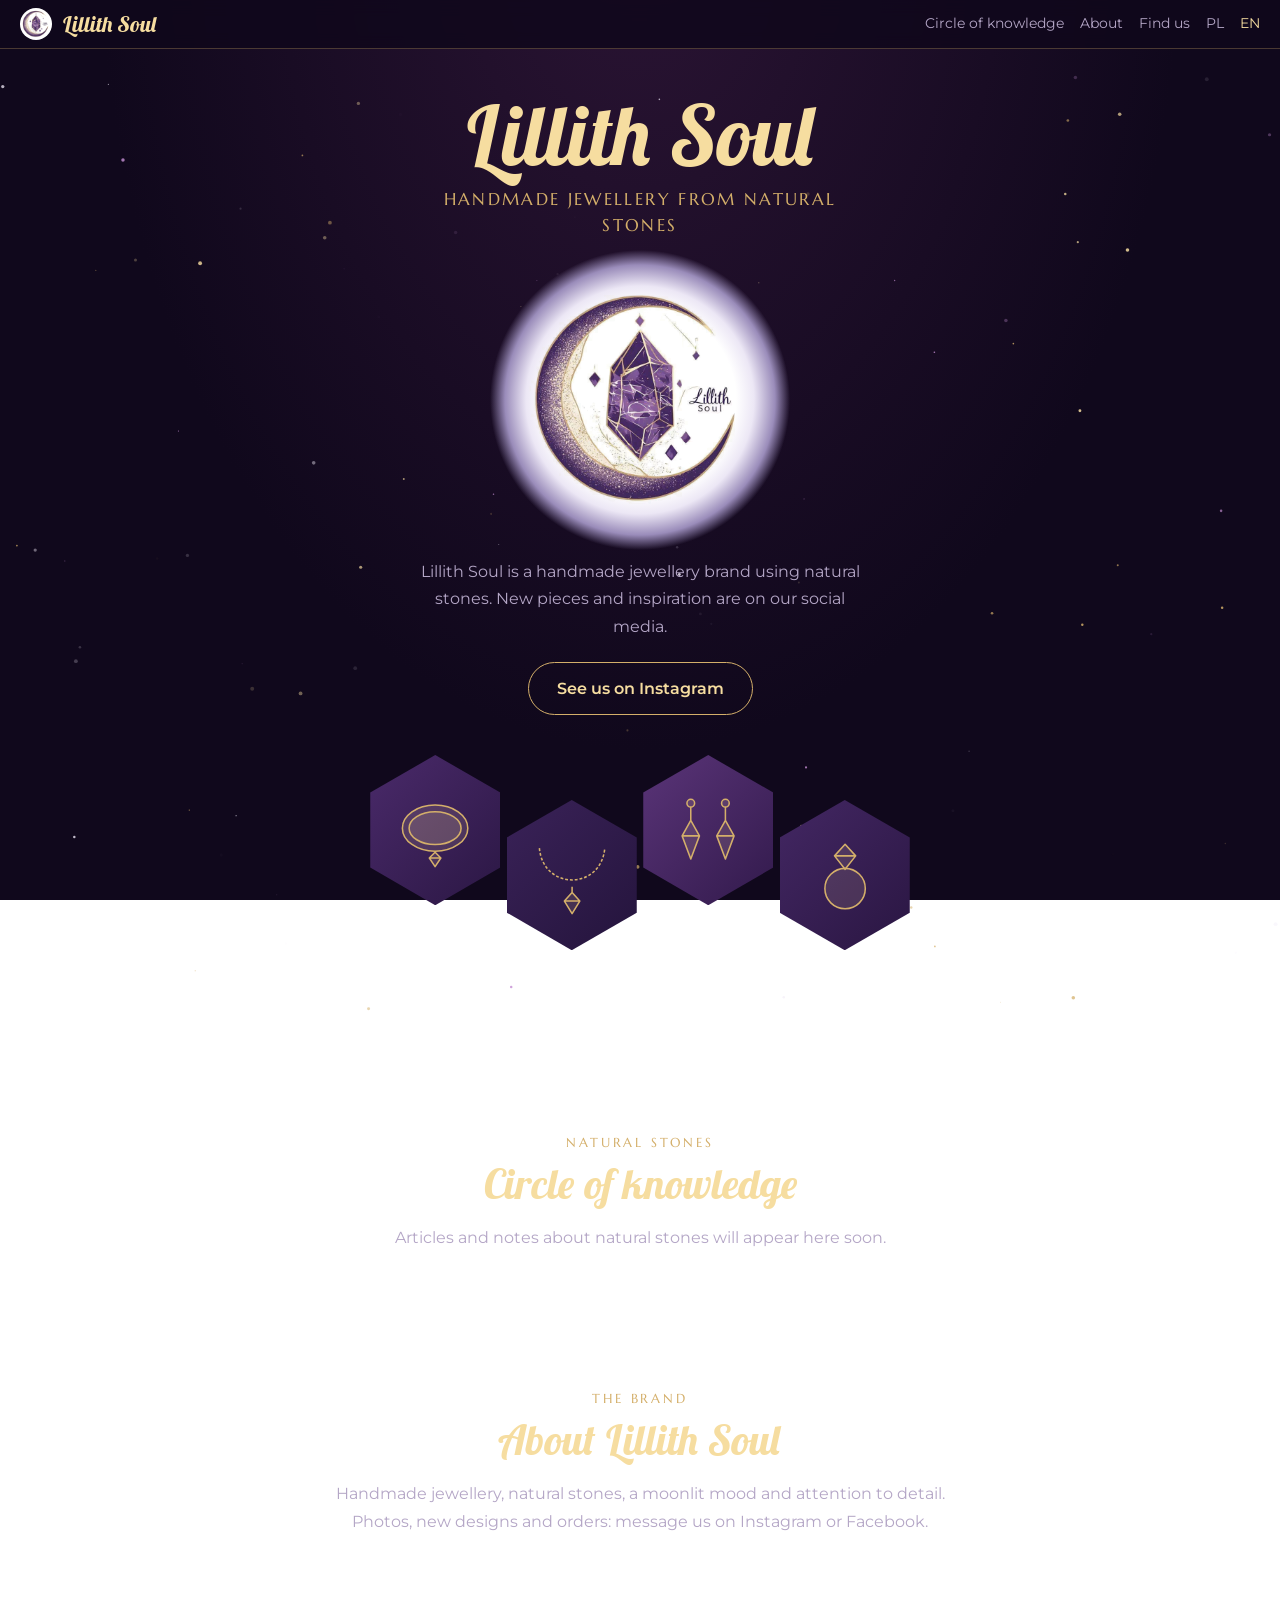
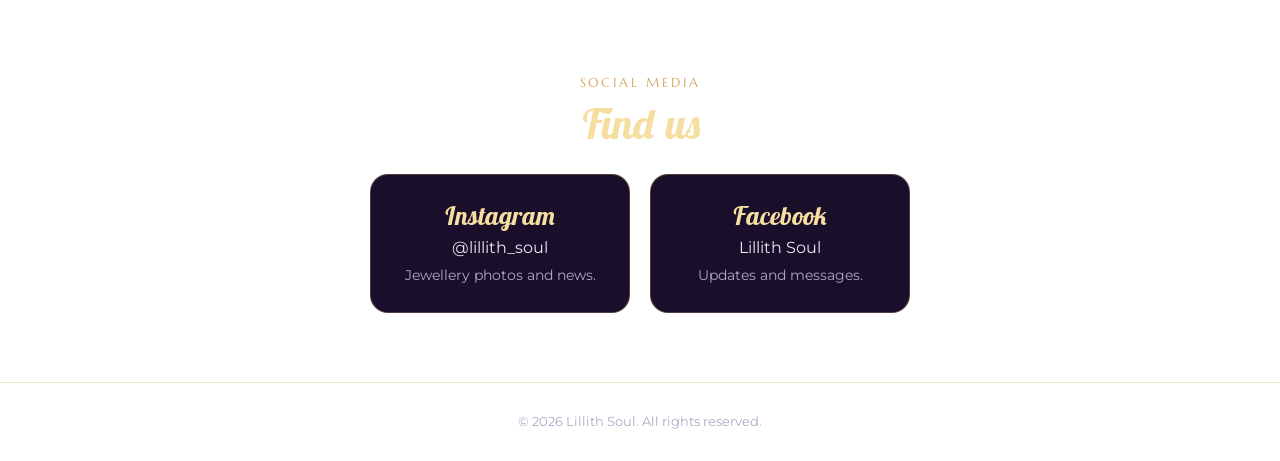
==== commit 32b049ff: "Publish site: Krag wiedzy tab" ====
--- a/en/index.html
+++ b/en/index.html
@@ -32,6 +32,7 @@
     <a class="nav-brand" href="#top"><img src="../images/emblem.png" width="32" height="32" alt=""><span>Lillith Soul</span></a>
     <div class="nav-right">
 
+      <a href="#knowledge">Circle of knowledge</a>
       <a href="#about">About</a>
       <a href="#follow">Find us</a>
       <a href="../index.html" hreflang="pl" lang="pl">PL</a>
@@ -58,6 +59,12 @@
     </div>
   </header>
 
+  <section class="section" id="knowledge">
+    <p class="eyebrow reveal">Natural stones</p>
+    <h2 class="reveal">Circle of knowledge</h2>
+    <p class="text reveal">Articles and notes about natural stones will appear here soon.</p>
+  </section>
+
   <section class="section" id="about">
     <p class="eyebrow reveal">The brand</p>
     <h2 class="reveal">About Lillith Soul</h2>
--- a/style.css
+++ b/style.css
@@ -19,7 +19,7 @@
 .btn{display:inline-block;padding:12px 28px;border-radius:999px;border:1px solid var(--gold);color:var(--gold-l);font-weight:600;transition:.2s}
 .btn:hover{background:var(--gold);color:var(--bg)}
 /* hexagon cluster, echoing the Facebook banner (pointy-top hexagons, decorative) */
-.hexes{--w:170px;--h:calc(var(--w)*1.1547);display:flex;justify-content:center;align-items:flex-start;gap:calc(var(--w)*.05);padding-bottom:calc(var(--h)*.3);margin:0 auto}
+.hexes{--w:130px;--h:calc(var(--w)*1.1547);display:flex;justify-content:center;align-items:flex-start;gap:calc(var(--w)*.05);padding-bottom:calc(var(--h)*.3);margin:0 auto}
 .hex{width:var(--w);height:var(--h);clip-path:polygon(50% 0,100% 25%,100% 75%,50% 100%,0 75%,0 25%);display:grid;place-items:center}
 .hex svg{width:74%;fill:rgba(246,221,160,.12);stroke:var(--gold);stroke-width:1.6;stroke-linejoin:round;fill-rule:evenodd}
 .hx1{background:linear-gradient(135deg,#4a2a6a,#2b1744)}
@@ -73,5 +73,5 @@
 @media (prefers-reduced-motion:reduce){.hex{animation:none}.card{transition:none}.js .reveal{opacity:1;translate:none;transition:none}}
 @media (max-width:820px){
   .hero-grid{gap:24px}
-  .hexes{--w:76px}
+  .hexes{--w:68px}
 }
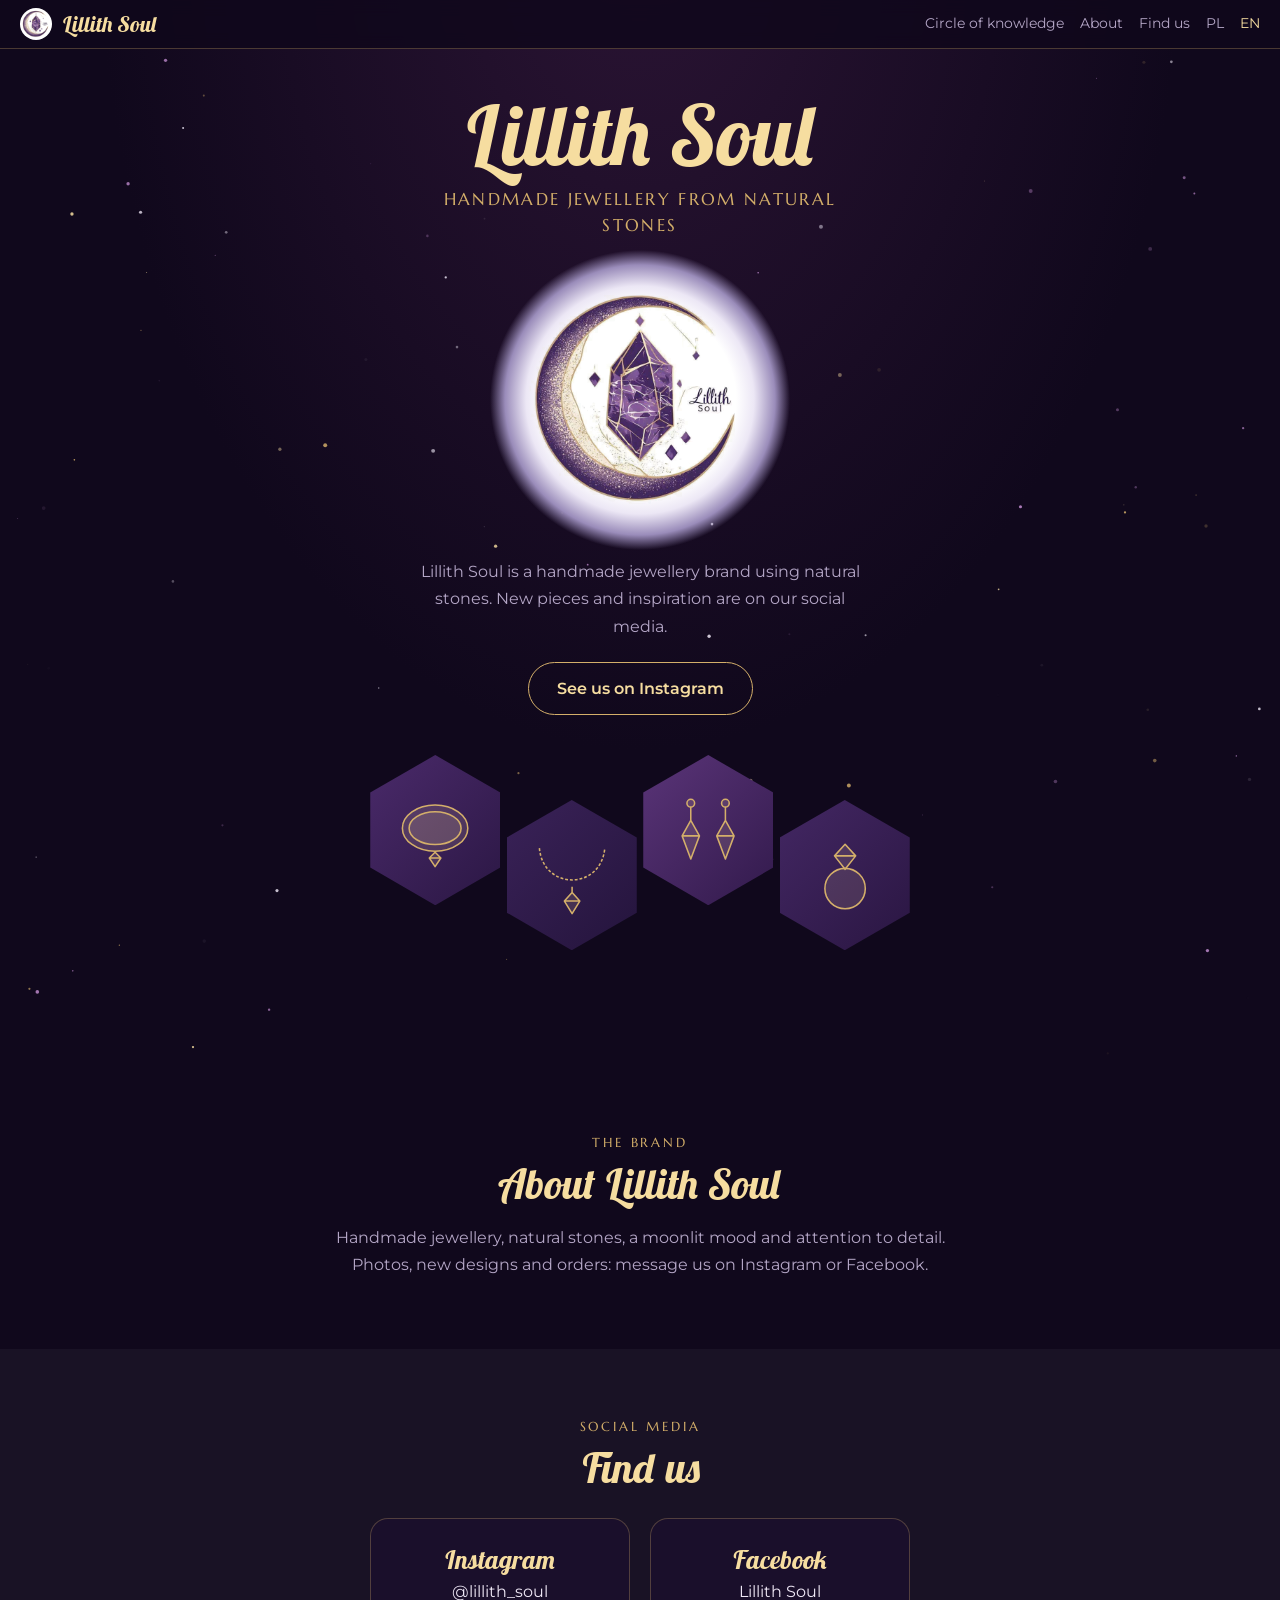
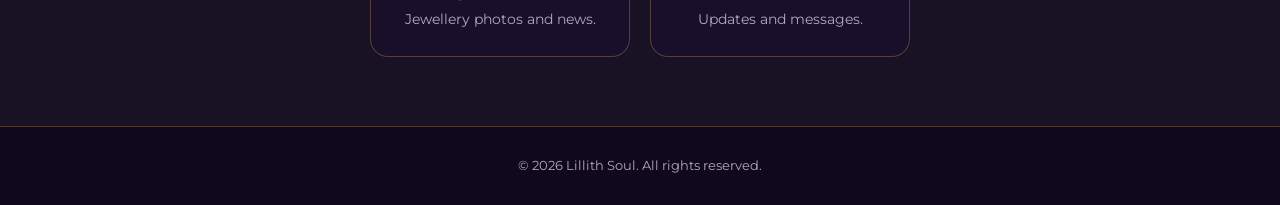
==== commit 5da42cc0: "Publish site: Krag wiedzy page" ====
--- a/en/index.html
+++ b/en/index.html
@@ -32,7 +32,7 @@
     <a class="nav-brand" href="#top"><img src="../images/emblem.png" width="32" height="32" alt=""><span>Lillith Soul</span></a>
     <div class="nav-right">
 
-      <a href="#knowledge">Circle of knowledge</a>
+      <a href="circle-of-knowledge/">Circle of knowledge</a>
       <a href="#about">About</a>
       <a href="#follow">Find us</a>
       <a href="../index.html" hreflang="pl" lang="pl">PL</a>
@@ -59,12 +59,6 @@
     </div>
   </header>
 
-  <section class="section" id="knowledge">
-    <p class="eyebrow reveal">Natural stones</p>
-    <h2 class="reveal">Circle of knowledge</h2>
-    <p class="text reveal">Articles and notes about natural stones will appear here soon.</p>
-  </section>
-
   <section class="section" id="about">
     <p class="eyebrow reveal">The brand</p>
     <h2 class="reveal">About Lillith Soul</h2>
--- a/style.css
+++ b/style.css
@@ -1,6 +1,6 @@
 :root{--bg:#10081c;--bg2:#1a0f2b;--gold:#d4af6a;--gold-l:#f6dda0;--text:#efe8f6;--muted:#b4a6c6;--line:rgba(212,175,106,.3)}
-*{box-sizing:border-box}html{scroll-behavior:smooth}
-body{margin:0;color:var(--text);font:400 16px/1.7 Montserrat,system-ui,sans-serif;background:radial-gradient(ellipse at 50% -10%,#2b1434 0,var(--bg) 60%) fixed}
+*{box-sizing:border-box}html{scroll-behavior:smooth;background:#10081c}
+body{margin:0;min-height:100vh;color:var(--text);font:400 16px/1.7 Montserrat,system-ui,sans-serif;background:radial-gradient(ellipse at 50% -10%,#2b1434 0,var(--bg) 60%) fixed}
 h1,h2{margin:0;font-weight:400}
 a{color:inherit;text-decoration:none}
 .nav{position:sticky;top:0;z-index:5;display:flex;justify-content:space-between;align-items:center;gap:12px;padding:8px 20px;background:rgba(16,8,28,.85);backdrop-filter:blur(8px);border-bottom:1px solid var(--line)}
@@ -75,3 +75,11 @@
   .hero-grid{gap:24px}
   .hexes{--w:68px}
 }
+/* "Krag wiedzy" page */
+.page{max-width:760px;margin:0 auto;padding:70px 20px 90px;text-align:center}
+.page-title{font:italic 700 clamp(3rem,8vw,4.6rem)/1.15 "Lobster Two",cursive;color:var(--gold-l);margin:0 0 24px}
+.page .text{max-width:560px;margin:0 auto 36px;color:var(--muted)}
+.article{text-align:left;margin:0 0 36px;padding:26px;border:1px solid var(--line);border-radius:18px;background:var(--bg2)}
+.article h2{margin:0 0 10px;font:italic 700 1.7rem "Lobster Two",cursive;color:var(--gold-l)}
+.article p{margin:0 0 12px;color:var(--muted)}
+.article p:last-child{margin-bottom:0}
